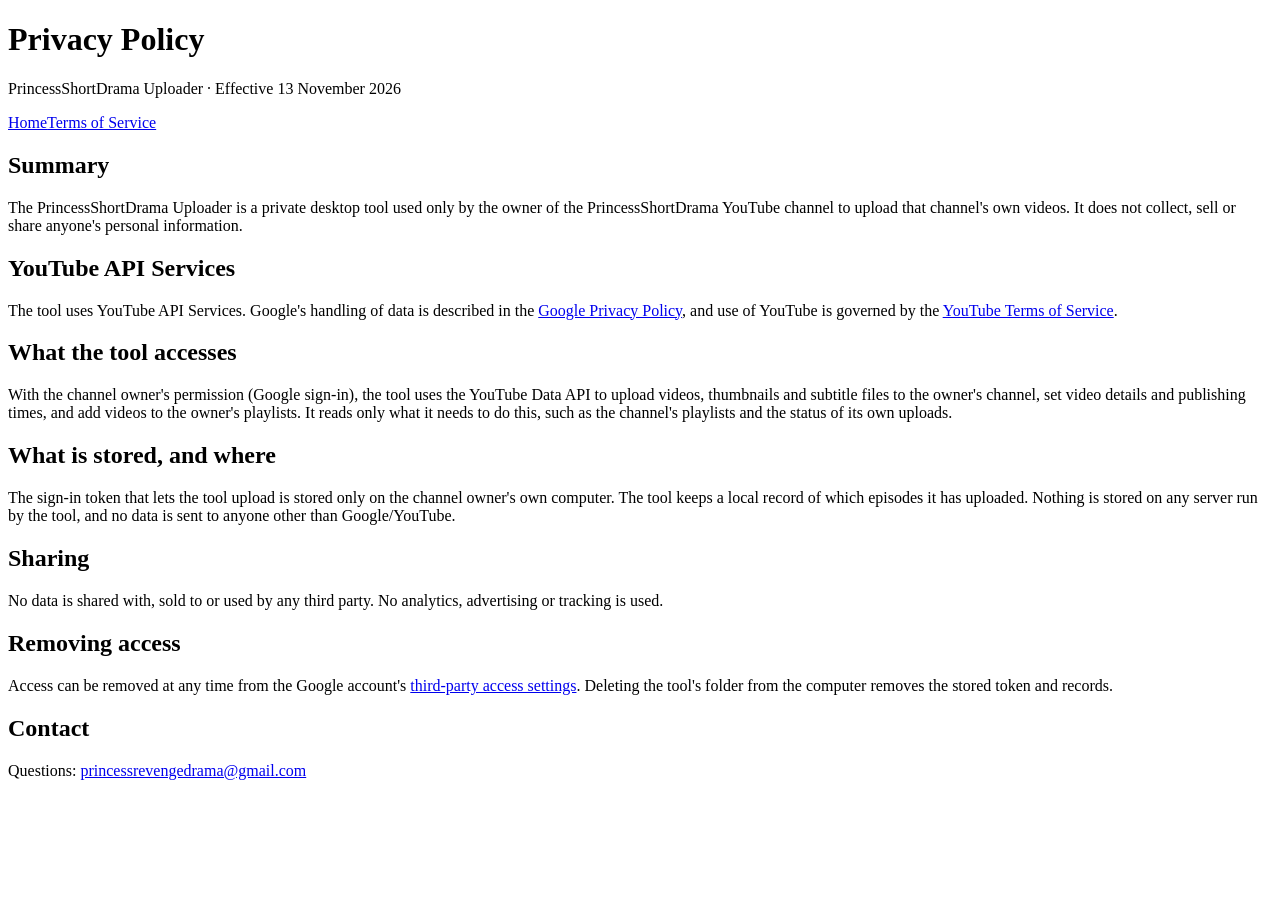
==== privacy.html @ 3441678c "Rename privacy_1.html to privacy.html" ====
<!doctype html><html lang="en"><head><meta charset="utf-8"><meta name="viewport" content="width=device-width,initial-scale=1">
<title>Uploader Privacy Policy</title><link rel="stylesheet" href="style.css"></head><body><main>
<h1>Privacy Policy</h1>
<p class="muted">PrincessShortDrama Uploader · Effective 13 November 2026</p>
<nav><a href="index.html">Home</a><a href="terms.html">Terms of Service</a></nav>
<h2>Summary</h2>
<p>The PrincessShortDrama Uploader is a private desktop tool used only by the owner of the PrincessShortDrama YouTube channel to upload that channel's own videos. It does not collect, sell or share anyone's personal information.</p>
<h2>YouTube API Services</h2>
<p>The tool uses YouTube API Services. Google's handling of data is described in the <a href="https://policies.google.com/privacy">Google Privacy Policy</a>, and use of YouTube is governed by the <a href="https://www.youtube.com/t/terms">YouTube Terms of Service</a>.</p>
<h2>What the tool accesses</h2>
<p>With the channel owner's permission (Google sign-in), the tool uses the YouTube Data API to upload videos, thumbnails and subtitle files to the owner's channel, set video details and publishing times, and add videos to the owner's playlists. It reads only what it needs to do this, such as the channel's playlists and the status of its own uploads.</p>
<h2>What is stored, and where</h2>
<p>The sign-in token that lets the tool upload is stored only on the channel owner's own computer. The tool keeps a local record of which episodes it has uploaded. Nothing is stored on any server run by the tool, and no data is sent to anyone other than Google/YouTube.</p>
<h2>Sharing</h2>
<p>No data is shared with, sold to or used by any third party. No analytics, advertising or tracking is used.</p>
<h2>Removing access</h2>
<p>Access can be removed at any time from the Google account's <a href="https://security.google.com/settings/security/permissions">third-party access settings</a>. Deleting the tool's folder from the computer removes the stored token and records.</p>
<h2>Contact</h2>
<p>Questions: <a href="mailto:princessrevengedrama@gmail.com">princessrevengedrama@gmail.com</a></p>
</main></body></html>
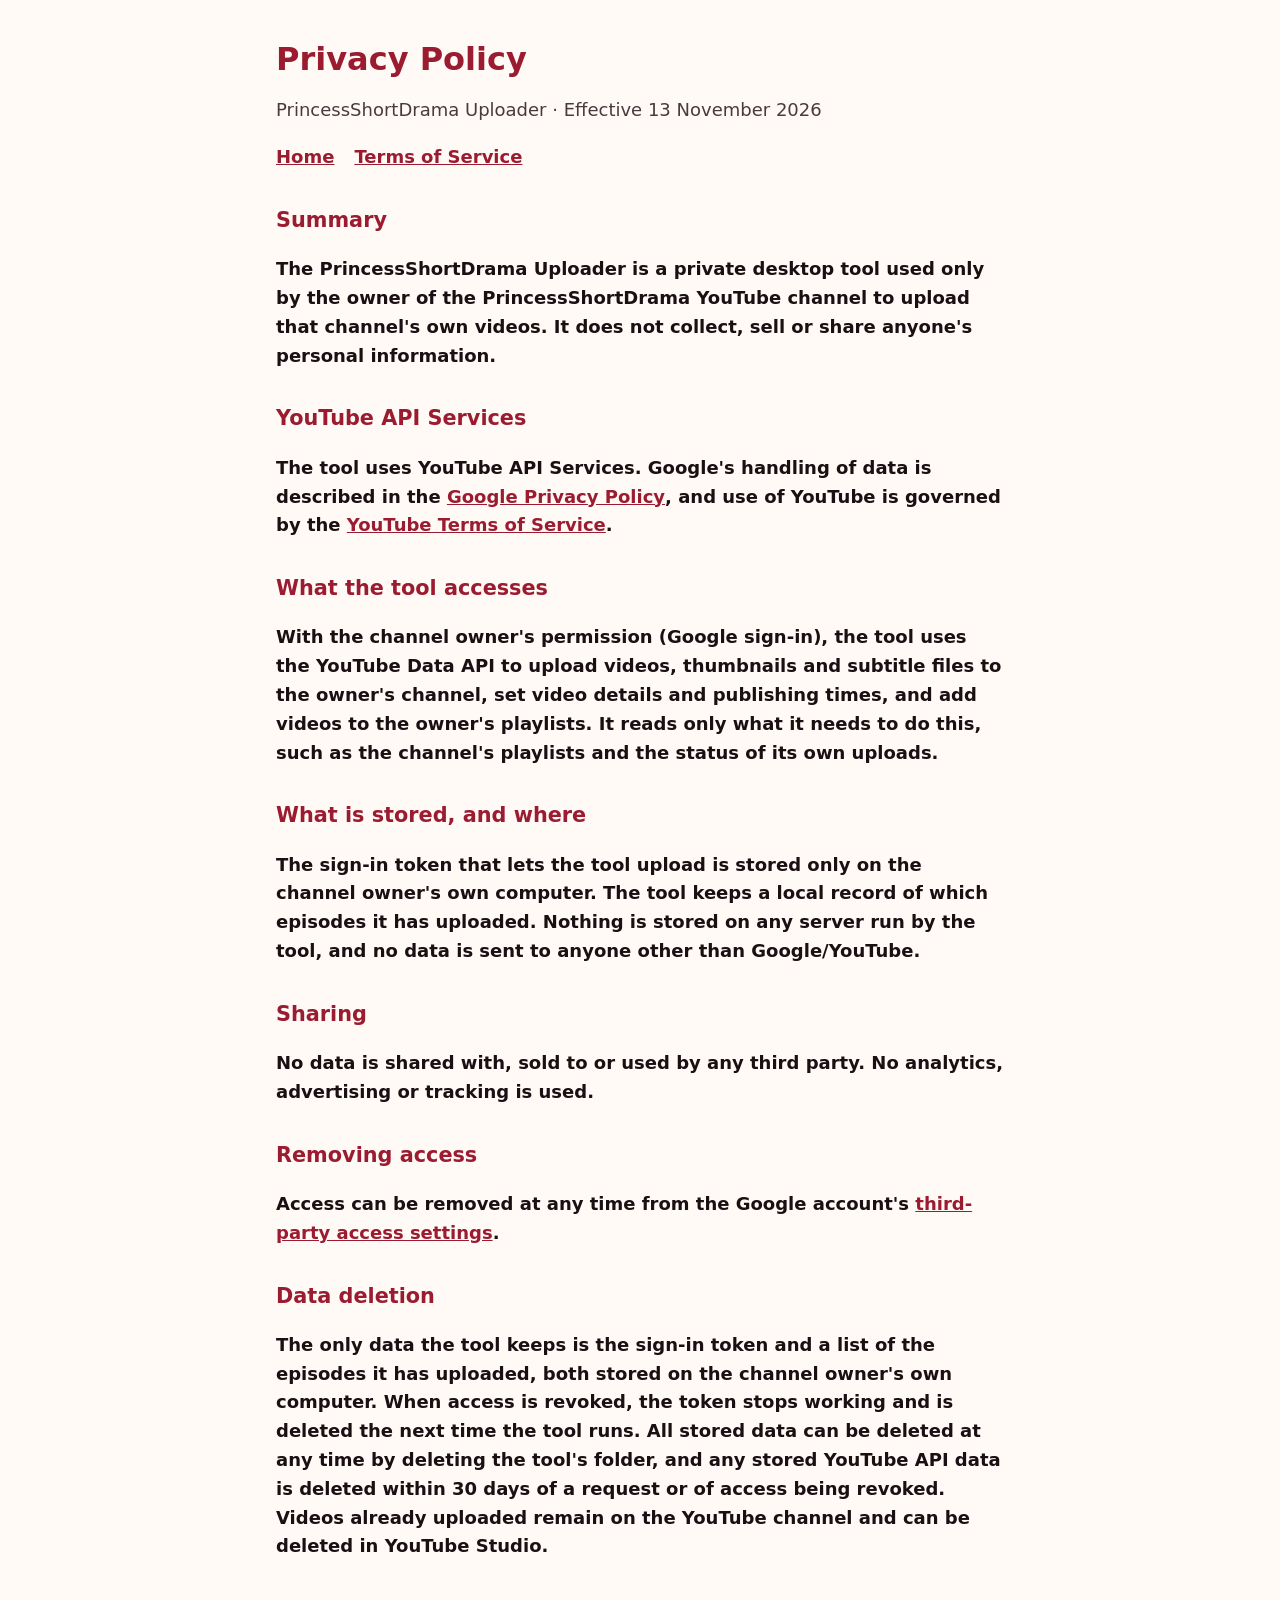
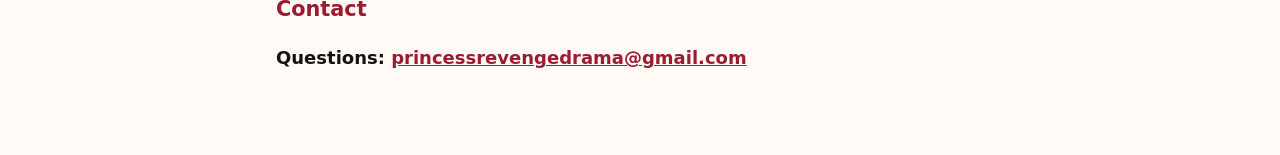
==== commit 083b60a4: "Add files via upload" ====
--- a/privacy.html
+++ b/privacy.html
@@ -14,7 +14,9 @@
 <h2>Sharing</h2>
 <p>No data is shared with, sold to or used by any third party. No analytics, advertising or tracking is used.</p>
 <h2>Removing access</h2>
-<p>Access can be removed at any time from the Google account's <a href="https://security.google.com/settings/security/permissions">third-party access settings</a>. Deleting the tool's folder from the computer removes the stored token and records.</p>
+<p>Access can be removed at any time from the Google account's <a href="https://security.google.com/settings/security/permissions">third-party access settings</a>.</p>
+<h2>Data deletion</h2>
+<p>The only data the tool keeps is the sign-in token and a list of the episodes it has uploaded, both stored on the channel owner's own computer. When access is revoked, the token stops working and is deleted the next time the tool runs. All stored data can be deleted at any time by deleting the tool's folder, and any stored YouTube API data is deleted within 30 days of a request or of access being revoked. Videos already uploaded remain on the YouTube channel and can be deleted in YouTube Studio.</p>
 <h2>Contact</h2>
 <p>Questions: <a href="mailto:princessrevengedrama@gmail.com">princessrevengedrama@gmail.com</a></p>
 </main></body></html>
--- a/style.css
+++ b/style.css
@@ -0,0 +1,7 @@
+:root{--ink:#1a1014;--bg:#fffaf5;--accent:#9b1b30;--muted:#4a3a3f}
+@media (prefers-color-scheme:dark){:root{--ink:#fbeff2;--bg:#1a1014;--accent:#ff8fa3;--muted:#e3cfd5}}
+*{box-sizing:border-box}body{margin:0;background:var(--bg);color:var(--ink);font:600 18px/1.6 system-ui,-apple-system,"Segoe UI",sans-serif}
+main{max-width:760px;margin:0 auto;padding:40px 16px 64px}h1{font-size:2rem;line-height:1.2;color:var(--accent);margin:0 0 8px}
+h2{font-size:1.3rem;color:var(--accent);margin-top:2rem}p,li{color:var(--ink)}.muted{color:var(--muted);font-weight:500}
+a{color:var(--accent);font-weight:700}nav{display:flex;gap:20px;flex-wrap:wrap;margin:16px 0 32px}
+.badge{display:inline-block;margin:6px 0 0;padding:8px 14px;border:3px solid var(--accent);border-radius:10px;font-weight:800;color:var(--accent)}
